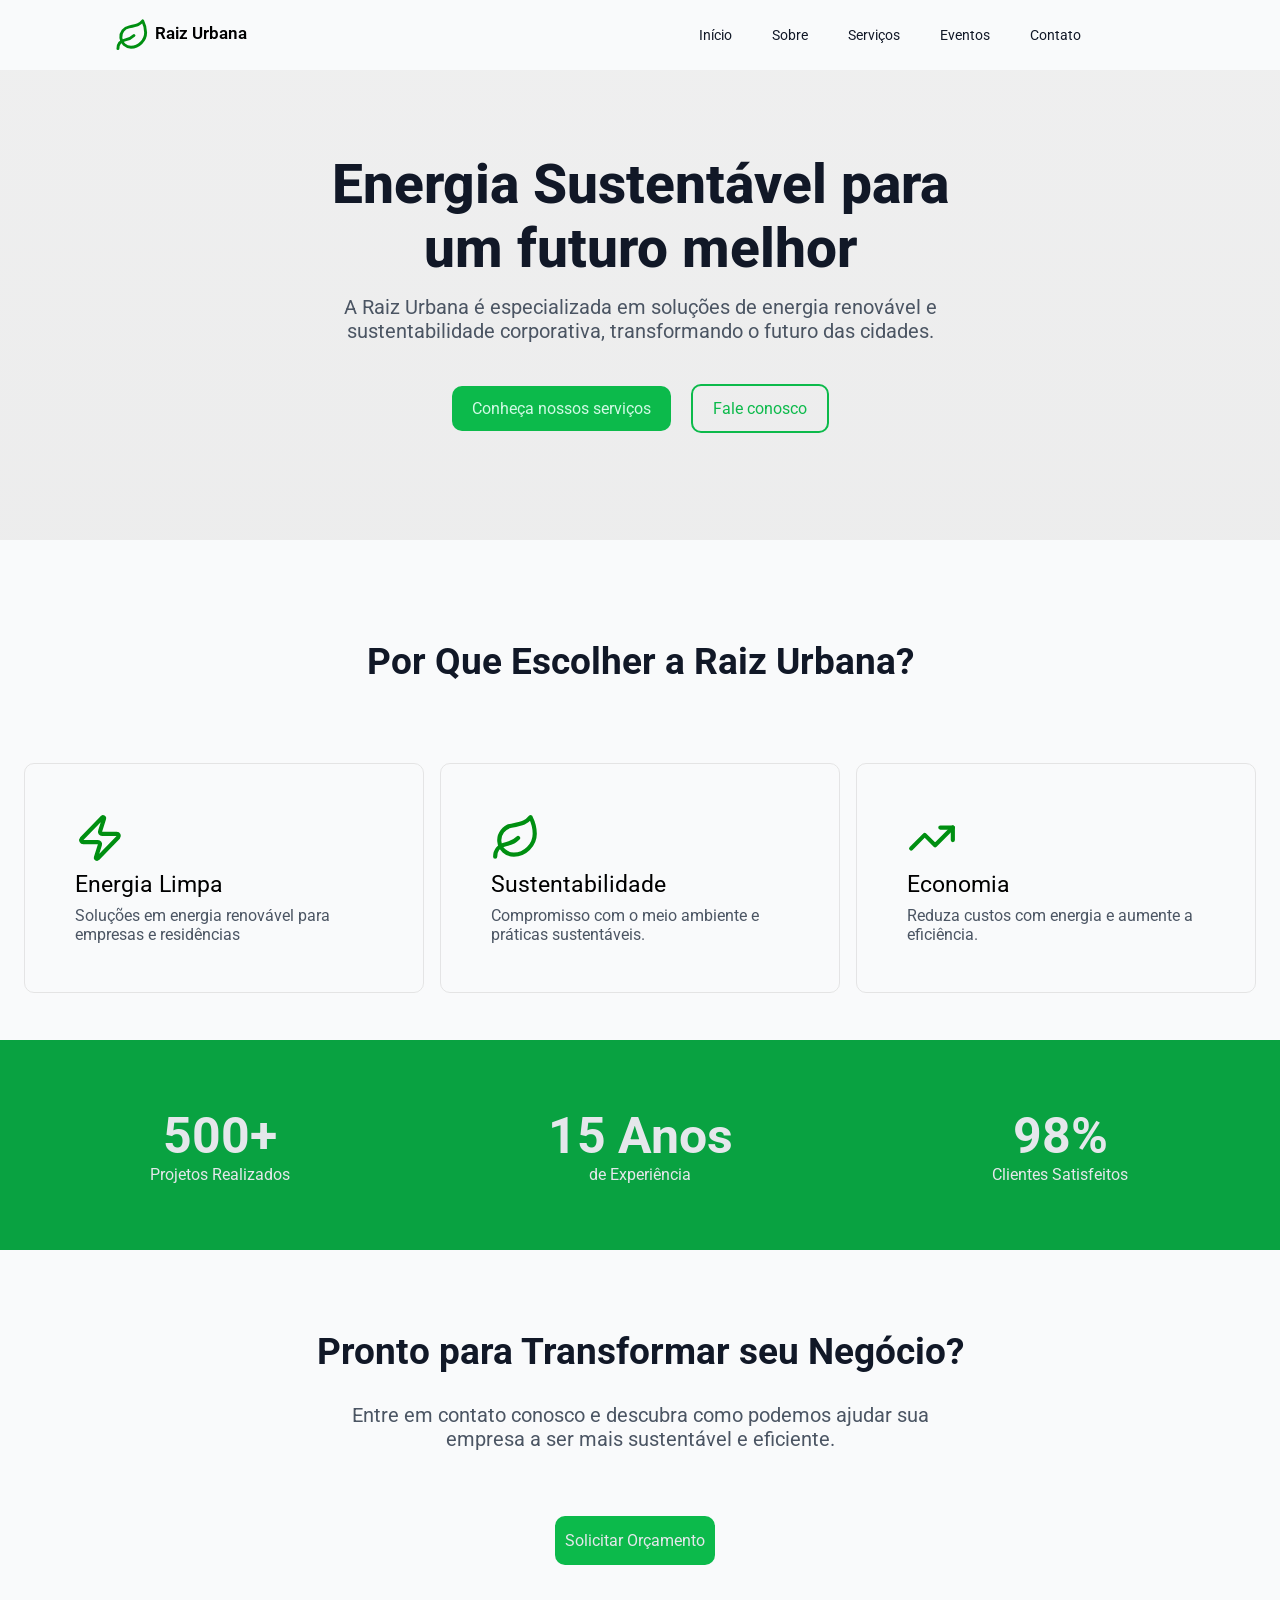
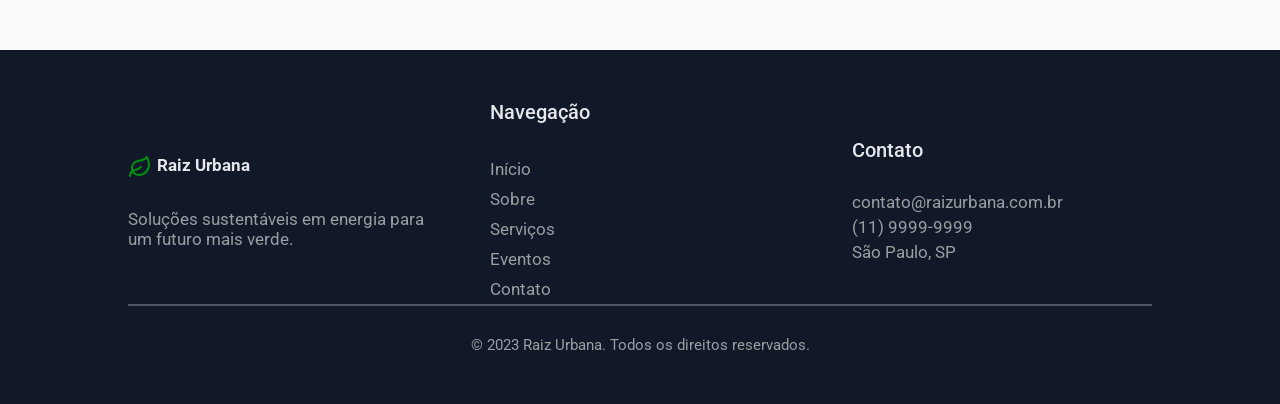
==== index.html @ dfd2ba02 "Add files via upload" ====
<!DOCTYPE html>
<html lang="pt-br">

<head>
    <meta charset="UTF-8">
    <meta name="viewport" content="width=device-width, initial-scale=1.0">
    <link rel="preconnect" href="https://fonts.googleapis.com">
    <link rel="preconnect" href="https://fonts.gstatic.com" crossorigin>
    <link href="https://fonts.googleapis.com/css2?family=Roboto:ital,wght@0,100..900;1,100..900&display=swap"
        rel="stylesheet">
    <link rel="stylesheet" href="estilo.css">
    <link rel="stylesheet" href="interatividade.js">
    <title>Document</title>
</head>

<body>
    <header class="cabecalho">
        <div class="container-menu">
            <div class="logo-menu">
                <!--LOGO-->
                <div class="logo">
                    <a href="" class="logo-link">
                        <svg xmlns="http://www.w3.org/2000/svg" width="35" height="35" viewBox="0 0 24 24" fill="none"
                            stroke="#008f11" stroke-width="2" stroke-linecap="round" stroke-linejoin="round"
                            class="lucide lucide-leaf-icon lucide-leaf">
                            <path
                                d="M11 20A7 7 0 0 1 9.8 6.1C15.5 5 17 4.48 19 2c1 2 2 4.18 2 8 0 5.5-4.78 10-10 10Z" />
                            <path d="M2 21c0-3 1.85-5.36 5.08-6C9.5 14.52 12 13 13 12" />
                        </svg>
                        <p>Raiz Urbana</p>
                    </a>
                </div>
            </div>
            <nav class="nav-bar">
                <input type="checkbox" id="tg-toggle">
                <label for="tg-toggle" class="hamburguer"><svg xmlns="http://www.w3.org/2000/svg" width="24" height="24" viewBox="0 0 24 24" fill="none" stroke="currentColor" stroke-width="2" stroke-linecap="round" stroke-linejoin="round" class="lucide lucide-menu-icon lucide-menu"><path d="M4 5h16"/><path d="M4 12h16"/><path d="M4 19h16"/></svg></label>
                <ul class="menu">
                    <li><a href="#">Início</a></li>
                    <li><a href="#">Sobre</a></li>
                    <li><a href="#">Serviços</a></li>
                    <li><a href="#">Eventos</a></li>
                    <li><a href="#">Contato</a></li>
                </ul>
            </nav>
        </div>
    </header>
    <main class="conteudo-site">
        <section class="sessao-inicio">
            <div class="container container-inicio">
                <h1>Energia Sustentável para
                    <br> um futuro melhor
                </h1>
                <p class="subtitle">A Raiz Urbana é especializada em soluções de energia renovável e sustentabilidade
                    corporativa, transformando o futuro das cidades.</p>

                <div class="faixa-botoes">
                    <a href="#" class="nossos-servicos">Conheça nossos serviços</a>
                    <a href="#" class="fale-conosco-servicos">Fale conosco</a>
                </div>
            </div>
        </section>
        <section class="sessao-sobre">
            <article class="sobre">
                <h2 class="title-sessao">Por Que Escolher a Raiz Urbana?</h2>
            </article>
            <article class="container-cards">
                <div class="cards-sobre">
                    <svg xmlns="http://www.w3.org/2000/svg" width="50" height="50" viewBox="0 0 24 24" fill="none"
                        stroke="#008f11" stroke-width="2" stroke-linecap="round" stroke-linejoin="round"
                        class="lucide lucide-zap-icon lucide-zap">
                        <path
                            d="M4 14a1 1 0 0 1-.78-1.63l9.9-10.2a.5.5 0 0 1 .86.46l-1.92 6.02A1 1 0 0 0 13 10h7a1 1 0 0 1 .78 1.63l-9.9 10.2a.5.5 0 0 1-.86-.46l1.92-6.02A1 1 0 0 0 11 14z" />
                    </svg>
                    <h2 class="title-card">
                        <strong>Energia Limpa</strong>
                    </h2>
                    <p class="texto-card">Soluções em energia renovável para empresas e residências</p>
                </div>

                <div class="cards-sobre">
                    <svg xmlns="http://www.w3.org/2000/svg" width="24" height="24" viewBox="0 0 24 24" fill="none"
                        stroke="#008f11" stroke-width="2" stroke-linecap="round" stroke-linejoin="round"
                        class="lucide lucide-leaf-icon lucide-leaf">
                        <path d="M11 20A7 7 0 0 1 9.8 6.1C15.5 5 17 4.48 19 2c1 2 2 4.18 2 8 0 5.5-4.78 10-10 10Z" />
                        <path d="M2 21c0-3 1.85-5.36 5.08-6C9.5 14.52 12 13 13 12" />
                    </svg>
                    <h2 class="title-card">
                        <strong>Sustentabilidade</strong>
                    </h2>
                    <p class="texto-card">Compromisso com o meio ambiente e práticas sustentáveis.</p>
                </div>

                <div class="cards-sobre">
                    <svg xmlns="http://www.w3.org/2000/svg" width="24" height="24" viewBox="0 0 24 24" fill="none"
                        stroke="#008f11" stroke-width="2" stroke-linecap="round" stroke-linejoin="round"
                        class="lucide lucide-trending-up-icon lucide-trending-up">
                        <path d="M16 7h6v6" />
                        <path d="m22 7-8.5 8.5-5-5L2 17" />
                    </svg>
                    <h2 class="title-card">
                        <strong>Economia</strong>
                    </h2>
                    <p class="texto-card">Reduza custos com energia e aumente a eficiência.</p>
                </div>
            </article>
        </section>
        <section class="faixa-informacoes">
            <div class="projetos">
                <p class="numero-projetos">
                    <strong>500+</strong>
                </p>
                <p class="text-info">
                    Projetos Realizados
                </p>
            </div>

            <div class="experiencia">
                <p class="anos-experiencia">
                    <strong>15 Anos</strong>
                </p>
                <p class="text-info">
                    de Experiência
                </p>
            </div>

            <div class="clientes">
                <p class="porcentagem-clientes">
                    <strong>98%</strong>
                </p>
                <p class="text-info">
                    Clientes Satisfeitos
                </p>
            </div>
        </section>
        <section class="sessao-transformar-negocio">
            <div class="container">
                <h2 class="title-sessao"><strong>Pronto para Transformar seu Negócio?</strong></h2>
                <p class="subtitle-sessao">Entre em contato conosco e descubra como podemos ajudar sua empresa a ser
                    mais sustentável e eficiente.</p>

                <a href="#" class="fale-conosco">Solicitar Orçamento</a>
            </div>
        </section>
    </main>

    <footer class="footer-site">
        <div class="container-footer">
            <div class="column-footer">
                <div class="logo-footer d-flex">
                    <a href="/">
                        <svg xmlns="http://www.w3.org/2000/svg" width="24" height="24" viewBox="0 0 24 24" fill="none"
                            stroke="#008f11" stroke-width="2" stroke-linecap="round" stroke-linejoin="round"
                            class="lucide lucide-leaf-icon lucide-leaf">
                            <path d="M11 20A7 7 0 0 1 9.8 6.1C15.5 5 17 4.48 19 2c1 2 2 4.18 2 8 0 5.5-4.78 10-10 10Z" />
                            <path d="M2 21c0-3 1.85-5.36 5.08-6C9.5 14.52 12 13 13 12" />
                        </svg>
                        <p><strong>Raiz Urbana</strong></p>
                    </a>
                </div>
                <p class="subtitle-logo">
                    Soluções sustentáveis em energia para um futuro mais verde.
                </p>
            </div>
            <div class="column-footer">
                <div class="navegacao">
                    <h3>Navegação</h3>
                    <ul class="paginas-links">
                        <li><a href="#">Início</a></li>
                        <li><a href="#">Sobre</a></li>
                        <li><a href="#">Serviços</a></li>
                        <li><a href="#">Eventos</a></li>
                        <li><a href="#">Contato</a></li>
                    </ul>
                </div>
            </div>
            <div class="column-footer contato">
                <h3>Contato</h3>
                <p>contato@raizurbana.com.br</p>
                <p>(11) 9999-9999</p>
                <p>São Paulo, SP</p>
            </div>
        </div>
        <p class="footer-copyright">© 2023 Raiz Urbana. Todos os direitos reservados.</p>
    </footer>

    <!--<script>
        var nome = window.prompt('Qual o seu nome?');
        window.alert('Olá ' + nome + ' seja bem vindo');
    </script>-->
</body>

</html>
---- estilo.css ----
:root {
    --color-font-primary: #0cba4b;
    --color-font-secondary: rgb(13, 155, 89);
    --color-hover: #09a241;
    --background-suave: #d1fae5;
    --color-font-preta: #0c0d12;
    --color-font-cinza: #4b5563;
    --color-font-cinza-fraco: #dfdfdfcf;
    --color-font-footer: #9a9ea2;

    /* Fontes */

    --color-textos-principais: #111827;
    --color-textos-secundarios: #1f2937;
    --color-bordas: #e5e7eb;
    --backgrounds-claros: #f9fafb;

    /* Tamanho da fonte */

    --tamanho-title-sessao: 3.7rem;
    --tamamho-subtitulos: 2rem;
    --tamanho-textos: 1.6rem;
}

/* Estilos globais */

* {
    padding: 0;
    margin: 0;
    box-sizing: border-box;
}

a {
    text-decoration: none;
    color: inherit;
}

.container {
    width: 100%;
    height: 100%;
    margin: 0 auto 0;
    padding: 0;
    box-sizing: border-box;
}

html,
body {
    height: 100vh;
    margin: auto;
    width: 100%;
}

html {
    margin: auto;
    scroll-behavior: smooth;
    min-width: 100%;
    font-size: 62.5%;
    display: flex;
    justify-content: center;
    align-items: center;
}

body {
    font-family: 'Roboto', sans-serif;
    margin: 0;
    padding: 0;
    background-color: var(--backgrounds-claros);
    max-width: 1750px;
}

.cabecalho {
    background-color: var(--backgrounds-claros);
    width: 100%;
    height: 5em;
    margin: 0;
    text-align: center;
    font-size: 1.4rem;
    position: fixed;
    z-index: 99999;
}

.cabecalho .container-menu {
    margin: auto;
    min-width: 100%;
    height: 100%;
    display: flex;
    align-items: center;
}

.logo-menu {
    width: 30%;
    height: 100%;
    display: flex;
    justify-content: center;
    align-items: center;
}

.logo {
    padding-left: 25px;
    width: 100%;
    height: 100%;
    display: flex;

    align-items: center;
    justify-content: start;
}

.logo-link {
    display: flex;
    width: 50%;
    margin: auto;
}

.logo-link p {
    padding: .5rem;
    font-size: 17px;
    height: 35px;
    font-weight: 600;
}

.nav-bar {
    width: 70%;
    height: 100%;
}

.menu {
    width: 80%;
    height: 100%;
    list-style-type: none;

    display: flex;
    justify-content: end;
    align-items: center;
}

.menu a {
    padding: 1rem 2rem;
    font-size: 14px;
    color: var(--color-textos-principais);
}

.menu a:hover {
    color: var(--color-hover);
}

.hamburguer,
#tg-toggle {
    display: none;
    cursor: pointer;
}


.conteudo-site {
    min-width: 100%;
    display: flex;
    flex-direction: column;
    justify-content: center;
    align-items: center;
}

.sessao-inicio {
    max-width: 100%;
    width: 100%;
    height: 47rem;
    margin: 7rem auto 0;
    background-image: linear-gradient(to top, #e9e9e9c8, #ecececcc), url('https://images.unsplash.com/photo-1756511332583-99fc0d4bf7cf?crop=entropy&cs=tinysrgb&fit=max&fm=jpg&ixid=M3w3Nzg4Nzd8MHwxfHNlYXJjaHw1fHxzb2xhciUyMHBhbmVscyUyMHN1c3RhaW5hYmxlJTIwZW5lcmd5JTIwZ3JlZW4lMjB0ZWNobm9sb2d5fGVufDF8fHx8MTc3NjcwMzMyN3ww&ixlib=rb-4.1.0&q=80&w=1080');
    background-size: cover;
    background-repeat: no-repeat;
    text-align: center;
}

.container-inicio {
    width: 100%;
    height: 100%;
    display: flex;
    flex-wrap: wrap;
    flex-direction: column;
    align-items: center;
    justify-content: center;
    gap: 1.5rem;
}

h1 {
    color: var(--color-textos-principais);
    font-size: 5.5rem;
    font-weight: 800;
}

p.subtitle {
    width: 50%;
    font-size: var(--tamamho-subtitulos);
    color: var(--color-font-cinza);
}

.faixa-botoes {
    width: 100%;
    height: 10rem;
    display: flex;
    gap: 2rem;
    justify-content: center;
    align-items: center;
}

.nossos-servicos {
    padding: 1.3rem 2rem;
    font-size: 1.6rem;
    background-color: var(--color-font-primary);
    border-radius: 1rem;
    color: var(--background-suave);
}

.nossos-servicos:hover {
    background-color: var(--color-hover);
}

.fale-conosco-servicos {
    padding: 1.3rem 2rem;
    border: 2px solid var(--color-font-primary);
    color: var(--color-font-primary);
    border-radius: 1rem;
    font-size: 1.6rem;
}

.fale-conosco:hover {
    background-color: var(--color-bordas);
}

.sessao-sobre {
    width: 100%;
    height: 50rem;
    text-align: center;
    display: flex;
    flex-direction: column;
    align-items: center;
}

article.sobre {
    width: 100%;
    height: fit-content;
    margin-top: 10rem;
    margin-bottom: 5rem;
}

.title-sessao {
    font-size: var(--tamanho-title-sessao);
    color: var(--color-textos-principais);
}

.container-cards {
    width: 100%;
    padding: 3rem 0 3rem;
    height: auto;
    min-height: 15rem;
    display: flex;
    flex-wrap: wrap;
    justify-content: center;
    align-items: center;
    gap: 1.6rem;
}

div.cards-sobre {
    width: 40rem;
    height: 23rem;
    border-radius: 1rem;
    display: flex;
    gap: .8rem;
    flex-direction: column;
    justify-content: center;
    text-align: left;
    border: 1px solid var(--color-font-cinza-fraco);
    transition: all 0.5s ease-in-out;
    padding: 0 5rem 0;
}

div.cards-sobre:hover {
    border: 1px solid var(--color-font-primary);
}

.cards-sobre svg {
    width: 5rem;
    height: 5rem;
}

h2.title-card strong {
    font-size: 2.3rem;
    font-weight: 400;
}

p.texto-card {
    font-size: var(--tamanho-textos);
    color: var(--color-font-cinza);
}

.faixa-informacoes {
    width: 100%;
    height: 21rem;
    background-color: var(--color-hover);
    color: var(--color-bordas);
    display: flex;
    align-items: center;
    justify-content: center;
    flex-wrap: wrap;
    gap: 22rem;
}

.projetos,
.experiencia,
.clientes {
    width: 20rem;
    color: var(--color-bordas);
    text-align: center;
}

.numero-projetos,
.anos-experiencia,
.porcentagem-clientes {
    font-size: 5rem;
}

.text-info {
    width: 100%;
    font-size: 1.6rem;
}

.sessao-transformar-negocio {
    width: 100%;
    height: 40rem;
    padding: 3rem 0 3rem;
    min-height: 100%;
    text-align: center;
}

.sessao-transformar-negocio>.container .title-sessao {
    margin-top: 5rem;
}

.subtitle-sessao,
.sessao-transformar-negocio a {
    width: 50%;
    margin: 3rem auto 0;
}

.subtitle-sessao {
    color: var(--color-font-cinza);
    margin-bottom: 8rem;
    font-size: var(--tamamho-subtitulos);
}

.sessao-transformar-negocio a.fale-conosco {
    margin-left: -1rem;
    margin-top: 3rem;
    border-radius: 1rem;
    color: var(--color-bordas);
    background-color: var(--color-font-primary);
    padding: 1.5rem 1rem;
    font-size: var(--tamanho-textos);
    text-align: center;
}

a.fale-conosco:hover {
    background-color: var(--color-hover);
}

.footer-site {
    width: 100%;
    height: auto;
    padding: 0 0 5rem;
    margin: auto;
    background-color: var(--color-textos-principais);
    color: var(--color-font-footer);
    text-align: center;
}

.container-footer {
    max-width: 100%;
    width: 80%;
    margin: 0 auto 3rem;
    height: 80%;
    border-bottom: 2px solid var(--color-font-cinza);
    display: flex;
    justify-content: space-between;
    align-items: center;
    flex-wrap: wrap;
}

.column-footer {
    width: 30rem;
    height: 100%;
    justify-items: start;
    text-align: left;
    padding: 5rem 0 0;
    display: flex;
    flex-direction: column;
}

.logo-footer a {
    display: flex;
    gap: .5rem;
    width: 100%;
    height: auto;
    margin-bottom: 3rem;
    font-size: 1.7rem;
    color: var(--color-bordas);
}

.subtitle-logo {
    font-size: 1.7rem;
}

.navegacao {
    width: 100%;
    height: 100%;
}

.navegacao h3,
.contato h3 {
    font-weight: 500;
    font-size: var(--tamamho-subtitulos);
    color: var(--color-bordas);
    margin: 0 0 3rem;
}

.paginas-links {
    list-style-type: none;
    display: flex;
    flex-flow: column wrap;
}

.paginas-links li a {
    display: block;
    font-size: 1.7rem;
    padding: .5rem 0;
}

.paginas-links li a:hover {
    background-color: #1f2937;
    color: var(--color-bordas);
}

.contato p {
    font-size: 1.7rem;
    margin-bottom: .5rem;
}

.footer-copyright {
    margin: auto;
    font-size: 1.5rem;
    text-align: center;
}


/* MEDIA QUERIES */

@media(max-width:768px) {

    /* .nav-bar {
        /* flex-direction: row-reverse; 
    }*/

    .menu {
        display: none;
    }

    .hamburguer {
        margin: 2.5rem 0 0 auto;
        width: 50px;
        height: 50px;
        display: block;
        cursor: pointer;
    }

    #tg-toggle:checked~.menu {
        width: 100%;
        height: auto;
        padding: 1rem 0 1rem;
        flex-direction: column;
        display: flex;
        gap: 10px;
        position: absolute;
        top: 100.1%;
        right: 0%;
        background-color: var(--backgrounds-claros);
        box-shadow: 2px 0px 10px -10px #000;
    }

    .menu li {
        width: 100%;
    }

    .menu a {
        padding: 1rem 0;
        display: block;
        width: 100%;
    }

    .menu a:hover {
        background-color: var(--color-bordas);
        color: var(--color-font-primary);
    }

    .sessao-inicio {
        text-align: left;
        height: auto;
    }

    .container-inicio {
        width: 100%;
        margin: auto;
        height: auto;
        padding: 5rem .8rem 5rem 1rem;
    }

    h1,
    .subtitle,
    .faixa-botoes {
        text-align: left;
        min-width: 100%;
        flex-direction: column;
        justify-content: start;
        align-items: start;
    }

    .sessao-sobre {
        height: auto;
        padding: 5rem 0;
    }

}

@media (max-width: 991px) {
    .sessao-sobre {
        height: auto;
    }

    .container-cards {
        flex-direction: column;
        width: 100%;
        height: auto;
        padding: 3rem 0 3rem;
        gap: 10px;
    }

    div.cards-sobre {
        width: 90%;
        max-width: 90%;
        margin: auto;
        text-align: center;
    }

    div.cards-sobre svg {
        margin: 0 auto 0;
    }

    .faixa-informacoes {
        flex-wrap: wrap;
        height: auto;
        padding: 3rem 0 3rem;
        gap: 0;
    }

    .sessao-transformar-negocio {
        height: auto;
    }

    .subtitle-sessao {
        width: 100%;
        text-align: center;
    }

    .footer-site {
        height: auto;
        text-align: left;
    }

    .container-footer {
        width: 90%;
        text-align: left;
        display: flex;
        flex-direction: column;
        align-items: start;
    }

    .column-footer {
        text-align: left;
        padding: 0;
    }

    .footer-copyright {
        margin:3rem auto 3rem;
        font-size: 1.5rem;
        text-align: center;
    }
}
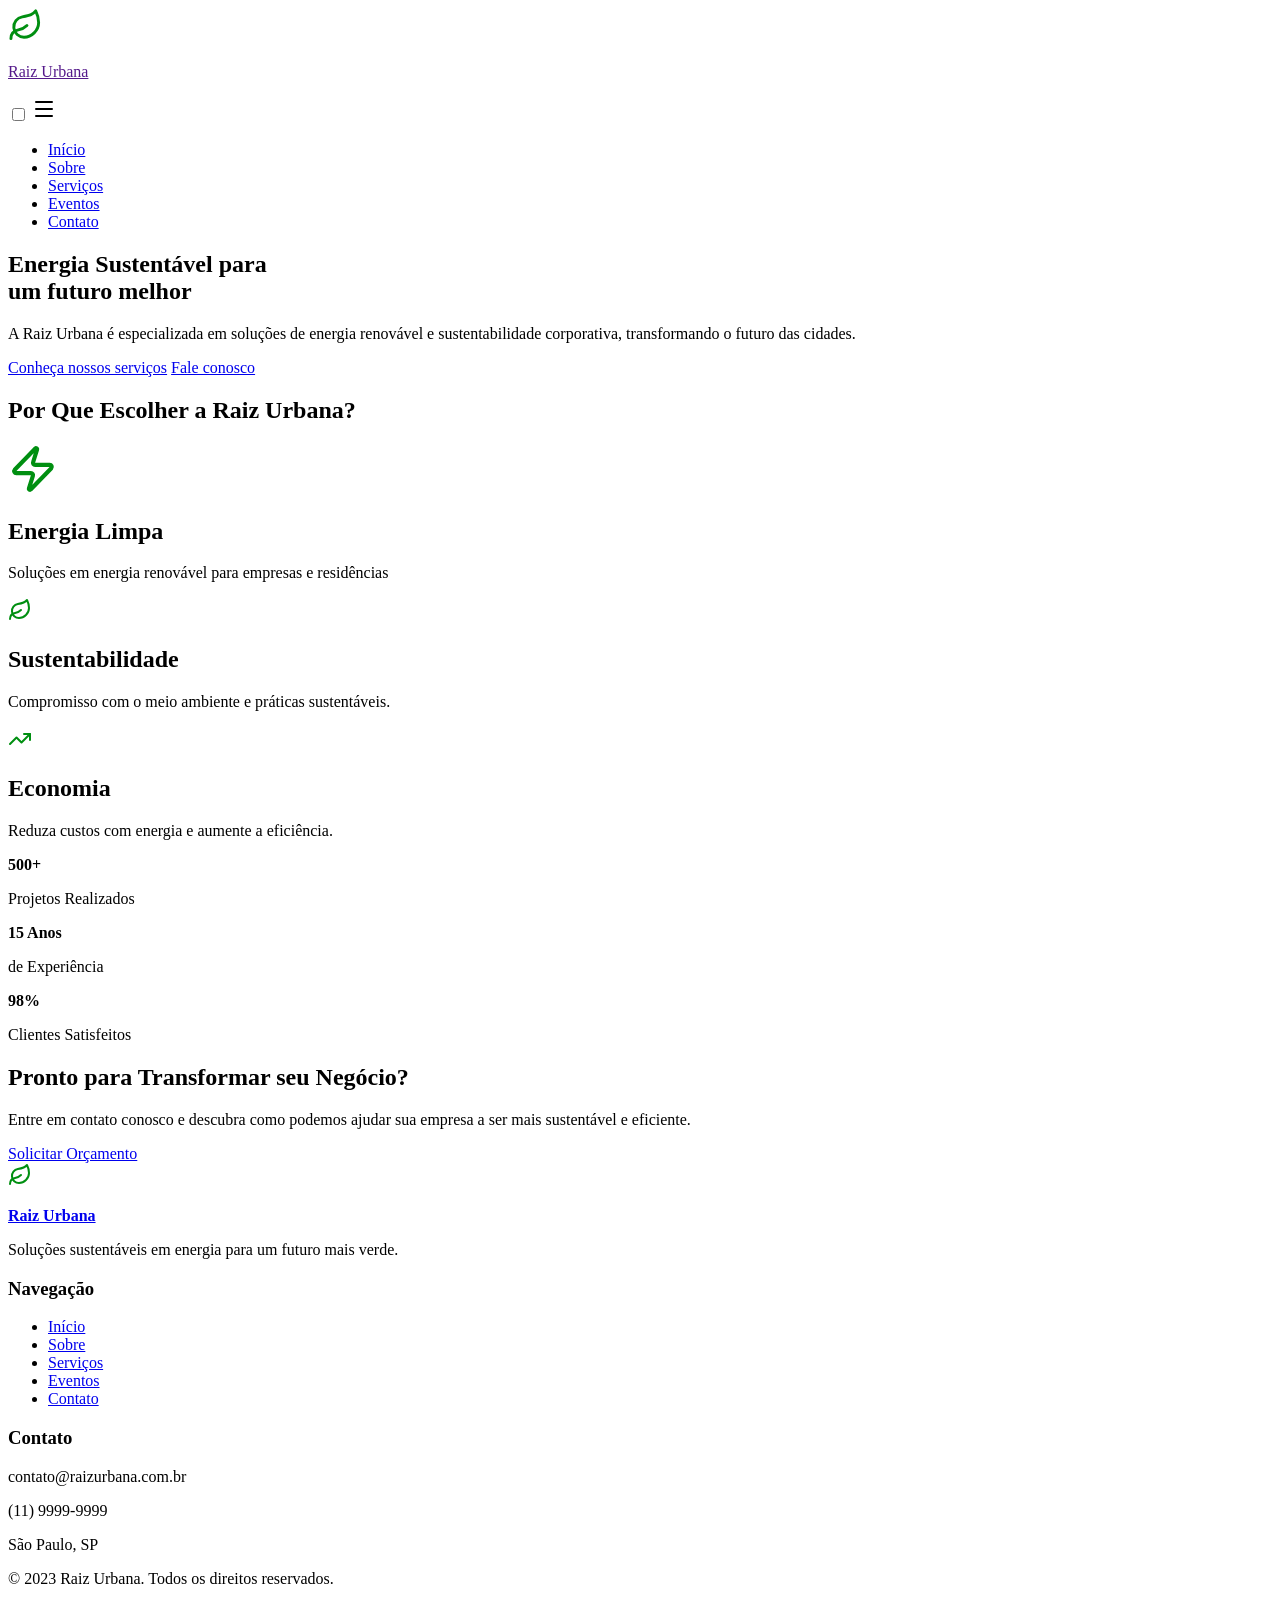
==== commit 97cd3160: "Add files via upload" ====
--- a/index.html
+++ b/index.html
@@ -8,8 +8,7 @@
     <link rel="preconnect" href="https://fonts.gstatic.com" crossorigin>
     <link href="https://fonts.googleapis.com/css2?family=Roboto:ital,wght@0,100..900;1,100..900&display=swap"
         rel="stylesheet">
-    <link rel="stylesheet" href="estilo.css">
-    <link rel="stylesheet" href="interatividade.js">
+    <link rel="stylesheet" href="css/estilo.css">
     <title>Document</title>
 </head>
 
@@ -33,13 +32,19 @@
             </div>
             <nav class="nav-bar">
                 <input type="checkbox" id="tg-toggle">
-                <label for="tg-toggle" class="hamburguer"><svg xmlns="http://www.w3.org/2000/svg" width="24" height="24" viewBox="0 0 24 24" fill="none" stroke="currentColor" stroke-width="2" stroke-linecap="round" stroke-linejoin="round" class="lucide lucide-menu-icon lucide-menu"><path d="M4 5h16"/><path d="M4 12h16"/><path d="M4 19h16"/></svg></label>
+                <label for="tg-toggle" class="hamburguer"><svg xmlns="http://www.w3.org/2000/svg" width="24" height="24"
+                        viewBox="0 0 24 24" fill="none" stroke="currentColor" stroke-width="2" stroke-linecap="round"
+                        stroke-linejoin="round" class="lucide lucide-menu-icon lucide-menu">
+                        <path d="M4 5h16" />
+                        <path d="M4 12h16" />
+                        <path d="M4 19h16" />
+                    </svg></label>
                 <ul class="menu">
                     <li><a href="#">Início</a></li>
-                    <li><a href="#">Sobre</a></li>
-                    <li><a href="#">Serviços</a></li>
-                    <li><a href="#">Eventos</a></li>
-                    <li><a href="#">Contato</a></li>
+                    <li><a href="sobre.html">Sobre</a></li>
+                    <li><a href="servicos.html">Serviços</a></li>
+                    <li><a href="eventos.html">Eventos</a></li>
+                    <li><a href="contato.html">Contato</a></li>
                 </ul>
             </nav>
         </div>
@@ -151,7 +156,8 @@
                         <svg xmlns="http://www.w3.org/2000/svg" width="24" height="24" viewBox="0 0 24 24" fill="none"
                             stroke="#008f11" stroke-width="2" stroke-linecap="round" stroke-linejoin="round"
                             class="lucide lucide-leaf-icon lucide-leaf">
-                            <path d="M11 20A7 7 0 0 1 9.8 6.1C15.5 5 17 4.48 19 2c1 2 2 4.18 2 8 0 5.5-4.78 10-10 10Z" />
+                            <path
+                                d="M11 20A7 7 0 0 1 9.8 6.1C15.5 5 17 4.48 19 2c1 2 2 4.18 2 8 0 5.5-4.78 10-10 10Z" />
                             <path d="M2 21c0-3 1.85-5.36 5.08-6C9.5 14.52 12 13 13 12" />
                         </svg>
                         <p><strong>Raiz Urbana</strong></p>
@@ -173,11 +179,13 @@
                     </ul>
                 </div>
             </div>
-            <div class="column-footer contato">
-                <h3>Contato</h3>
-                <p>contato@raizurbana.com.br</p>
-                <p>(11) 9999-9999</p>
-                <p>São Paulo, SP</p>
+            <div class="column-footer">
+                <div class="contato">
+                    <h3>Contato</h3>
+                    <p>contato@raizurbana.com.br</p>
+                    <p>(11) 9999-9999</p>
+                    <p>São Paulo, SP</p>
+                </div>
             </div>
         </div>
         <p class="footer-copyright">© 2023 Raiz Urbana. Todos os direitos reservados.</p>
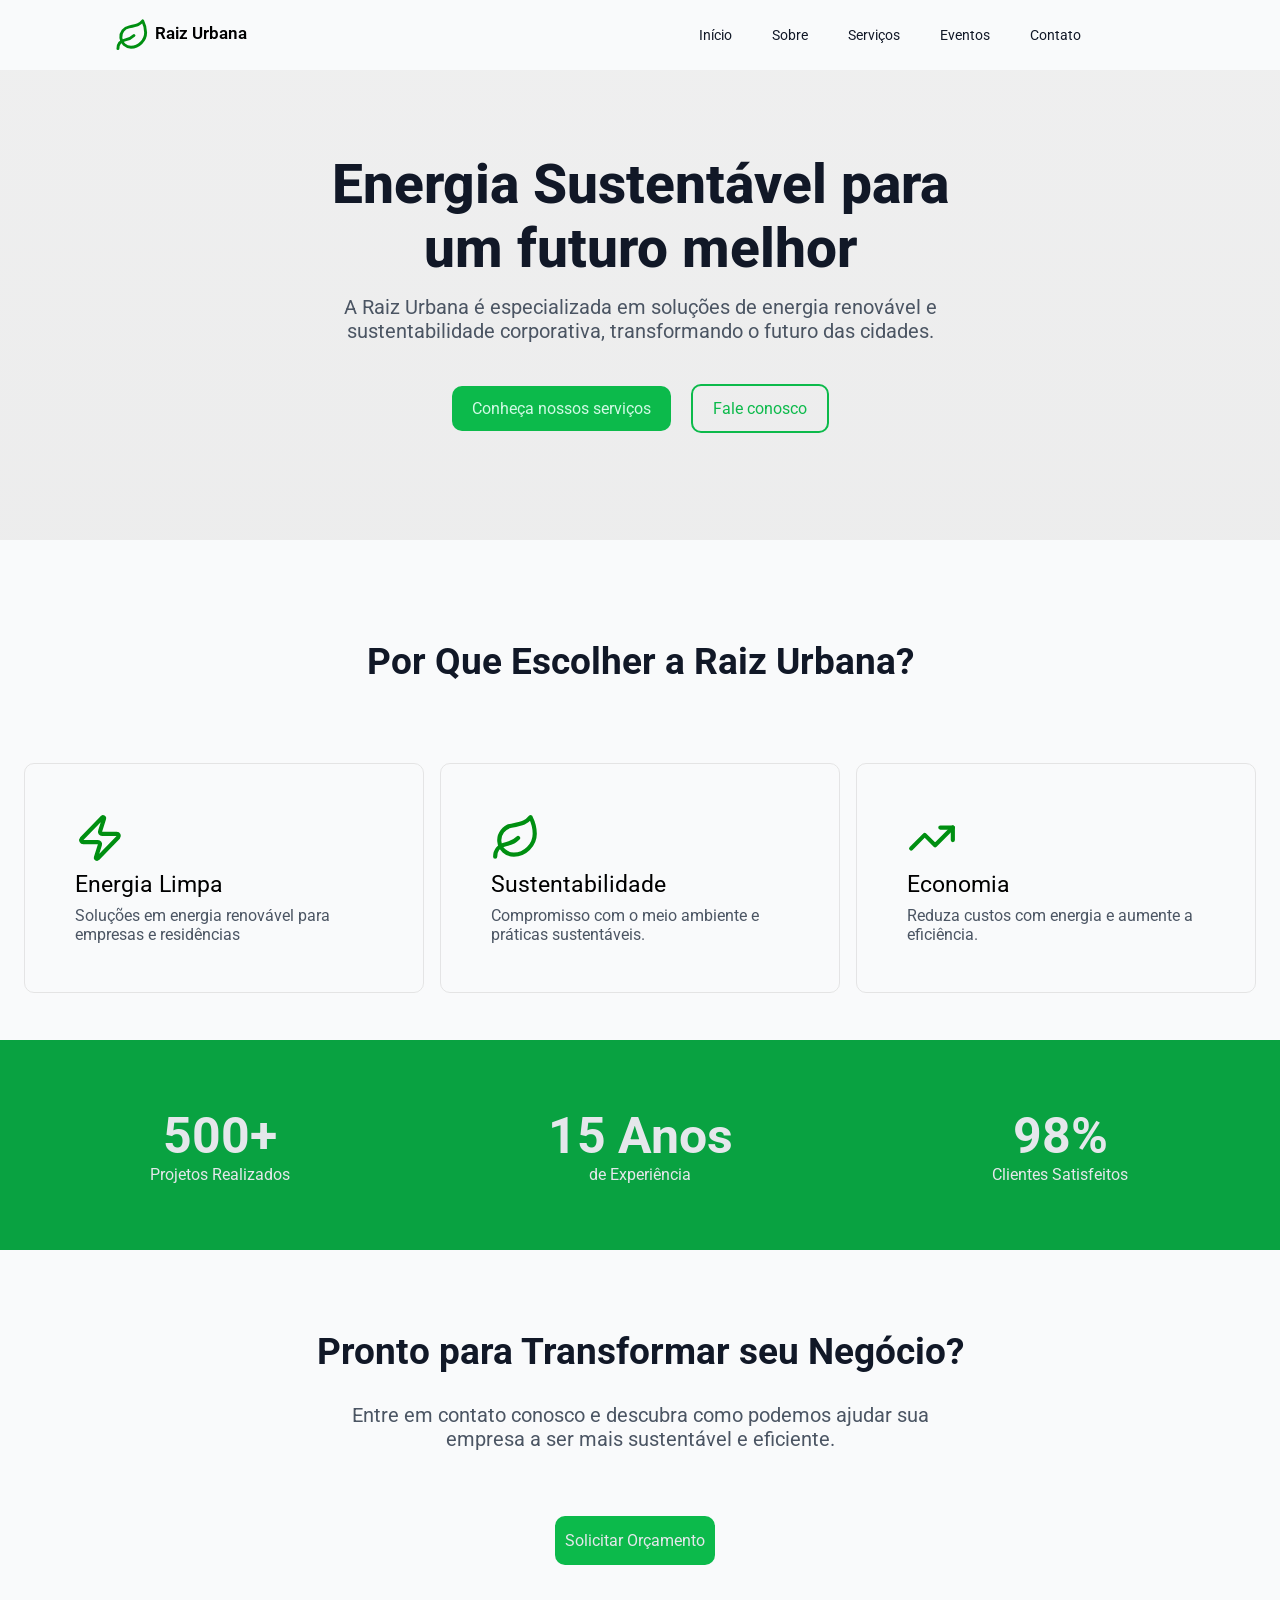
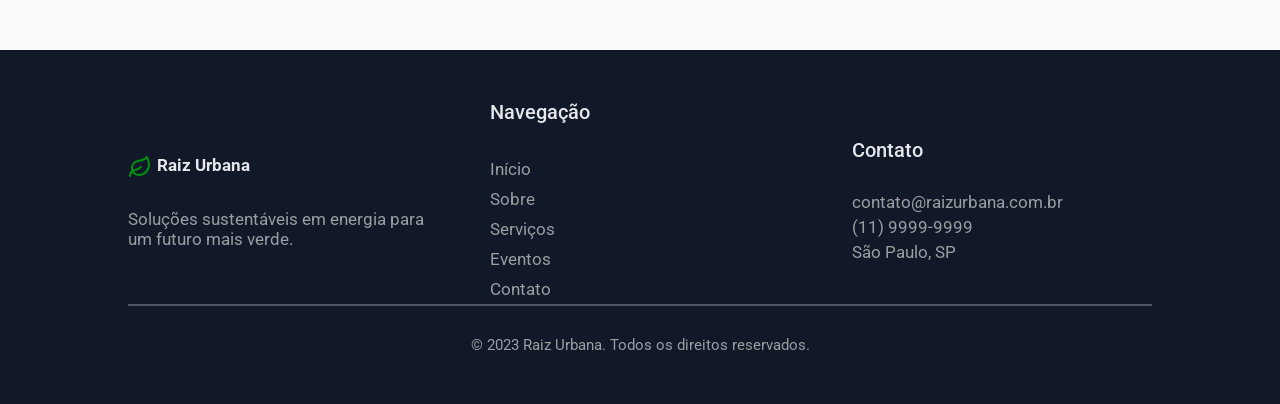
==== commit 08e6122d: "Add files via upload" ====
--- a/index.html
+++ b/index.html
@@ -8,7 +8,7 @@
     <link rel="preconnect" href="https://fonts.gstatic.com" crossorigin>
     <link href="https://fonts.googleapis.com/css2?family=Roboto:ital,wght@0,100..900;1,100..900&display=swap"
         rel="stylesheet">
-    <link rel="stylesheet" href="css/estilo.css">
+    <link rel="stylesheet" href="estilo.css">
     <title>Document</title>
 </head>
 
--- a/estilo.css
+++ b/estilo.css
@@ -0,0 +1,593 @@
+:root {
+    --color-font-primary: #0cba4b;
+    --color-font-secondary: rgb(13, 155, 89);
+    --color-hover: #09a241;
+    --background-suave: #d1fae5;
+    --color-font-preta: #0c0d12;
+    --color-font-cinza: #4b5563;
+    --color-font-cinza-fraco: #dfdfdfcf;
+    --color-font-footer: #9a9ea2;
+
+    /* Fontes */
+
+    --color-textos-principais: #111827;
+    --color-textos-secundarios: #1f2937;
+    --color-bordas: #e5e7eb;
+    --backgrounds-claros: #f9fafb;
+
+    /* Tamanho da fonte */
+
+    --tamanho-title-sessao: 3.7rem;
+    --tamamho-subtitulos: 2rem;
+    --tamanho-textos: 1.6rem;
+}
+
+/* Estilos globais */
+
+* {
+    padding: 0;
+    margin: 0;
+    box-sizing: border-box;
+}
+
+a {
+    text-decoration: none;
+    color: inherit;
+}
+
+.container {
+    width: 100%;
+    height: 100%;
+    margin: 0 auto 0;
+    padding: 0;
+    box-sizing: border-box;
+}
+
+html,
+body {
+    height: 100vh;
+    margin: auto;
+    width: 100%;
+}
+
+html {
+    margin: auto;
+    scroll-behavior: smooth;
+    min-width: 100%;
+    font-size: 62.5%;
+    display: flex;
+    justify-content: center;
+    align-items: center;
+}
+
+body {
+    font-family: 'Roboto', sans-serif;
+    margin: 0;
+    padding: 0;
+    background-color: var(--backgrounds-claros);
+    max-width: 1750px;
+}
+
+.cabecalho {
+    background-color: var(--backgrounds-claros);
+    width: 100%;
+    height: 5em;
+    margin: 0;
+    text-align: center;
+    font-size: 1.4rem;
+    position: fixed;
+    z-index: 99999;
+}
+
+.cabecalho .container-menu {
+    margin: auto;
+    min-width: 100%;
+    height: 100%;
+    display: flex;
+    align-items: center;
+}
+
+.logo-menu {
+    width: 30%;
+    height: 100%;
+    display: flex;
+    justify-content: center;
+    align-items: center;
+}
+
+.logo {
+    padding-left: 25px;
+    width: 100%;
+    height: 100%;
+    display: flex;
+
+    align-items: center;
+    justify-content: start;
+}
+
+.logo-link {
+    display: flex;
+    width: 50%;
+    margin: auto;
+}
+
+.logo-link p {
+    padding: .5rem;
+    font-size: 17px;
+    height: 35px;
+    font-weight: 600;
+}
+
+.nav-bar {
+    width: 70%;
+    height: 100%;
+}
+
+.menu {
+    width: 80%;
+    height: 100%;
+    list-style-type: none;
+
+    display: flex;
+    justify-content: end;
+    align-items: center;
+}
+
+.menu a {
+    padding: 1rem 2rem;
+    font-size: 14px;
+    color: var(--color-textos-principais);
+}
+
+.menu a:hover {
+    color: var(--color-hover);
+}
+
+.hamburguer,
+#tg-toggle {
+    display: none;
+    cursor: pointer;
+}
+
+
+.conteudo-site {
+    min-width: 100%;
+    display: flex;
+    flex-direction: column;
+    justify-content: center;
+    align-items: center;
+}
+
+.sessao-inicio {
+    max-width: 100%;
+    width: 100%;
+    height: 47rem;
+    margin: 7rem auto 0;
+    background-image: linear-gradient(to top, #e9e9e9c8, #ecececcc), url('https://images.unsplash.com/photo-1756511332583-99fc0d4bf7cf?crop=entropy&cs=tinysrgb&fit=max&fm=jpg&ixid=M3w3Nzg4Nzd8MHwxfHNlYXJjaHw1fHxzb2xhciUyMHBhbmVscyUyMHN1c3RhaW5hYmxlJTIwZW5lcmd5JTIwZ3JlZW4lMjB0ZWNobm9sb2d5fGVufDF8fHx8MTc3NjcwMzMyN3ww&ixlib=rb-4.1.0&q=80&w=1080');
+    background-size: cover;
+    background-repeat: no-repeat;
+    text-align: center;
+}
+
+.container-inicio {
+    width: 100%;
+    height: 100%;
+    display: flex;
+    flex-wrap: wrap;
+    flex-direction: column;
+    align-items: center;
+    justify-content: center;
+    gap: 1.5rem;
+}
+
+h1 {
+    color: var(--color-textos-principais);
+    font-size: 5.5rem;
+    font-weight: 800;
+}
+
+p.subtitle {
+    width: 50%;
+    font-size: var(--tamamho-subtitulos);
+    color: var(--color-font-cinza);
+}
+
+.faixa-botoes {
+    width: 100%;
+    height: 10rem;
+    display: flex;
+    gap: 2rem;
+    justify-content: center;
+    align-items: center;
+}
+
+.nossos-servicos {
+    padding: 1.3rem 2rem;
+    font-size: 1.6rem;
+    background-color: var(--color-font-primary);
+    border-radius: 1rem;
+    color: var(--background-suave);
+}
+
+.nossos-servicos:hover {
+    background-color: var(--color-hover);
+}
+
+.fale-conosco-servicos {
+    padding: 1.3rem 2rem;
+    border: 2px solid var(--color-font-primary);
+    color: var(--color-font-primary);
+    border-radius: 1rem;
+    font-size: 1.6rem;
+}
+
+.fale-conosco:hover {
+    background-color: var(--color-bordas);
+}
+
+.sessao-sobre {
+    width: 100%;
+    height: 50rem;
+    text-align: center;
+    display: flex;
+    flex-direction: column;
+    align-items: center;
+}
+
+article.sobre {
+    width: 100%;
+    height: fit-content;
+    margin-top: 10rem;
+    margin-bottom: 5rem;
+}
+
+.title-sessao {
+    font-size: var(--tamanho-title-sessao);
+    color: var(--color-textos-principais);
+}
+
+.container-cards {
+    width: 100%;
+    padding: 3rem 0 3rem;
+    height: auto;
+    min-height: 15rem;
+    display: flex;
+    flex-wrap: wrap;
+    justify-content: center;
+    align-items: center;
+    gap: 1.6rem;
+}
+
+div.cards-sobre {
+    width: 40rem;
+    height: 23rem;
+    border-radius: 1rem;
+    display: flex;
+    gap: .8rem;
+    flex-direction: column;
+    justify-content: center;
+    text-align: left;
+    border: 1px solid var(--color-font-cinza-fraco);
+    transition: all 0.5s ease-in-out;
+    padding: 0 5rem 0;
+}
+
+div.cards-sobre:hover {
+    border: 1px solid var(--color-font-primary);
+}
+
+.cards-sobre svg {
+    width: 5rem;
+    height: 5rem;
+}
+
+h2.title-card strong {
+    font-size: 2.3rem;
+    font-weight: 400;
+}
+
+p.texto-card {
+    font-size: var(--tamanho-textos);
+    color: var(--color-font-cinza);
+}
+
+.faixa-informacoes {
+    width: 100%;
+    height: 21rem;
+    background-color: var(--color-hover);
+    color: var(--color-bordas);
+    display: flex;
+    align-items: center;
+    justify-content: center;
+    flex-wrap: wrap;
+    gap: 22rem;
+}
+
+.projetos,
+.experiencia,
+.clientes {
+    width: 20rem;
+    color: var(--color-bordas);
+    text-align: center;
+}
+
+.numero-projetos,
+.anos-experiencia,
+.porcentagem-clientes {
+    font-size: 5rem;
+}
+
+.text-info {
+    width: 100%;
+    font-size: 1.6rem;
+}
+
+.sessao-transformar-negocio {
+    width: 100%;
+    height: 40rem;
+    padding: 3rem 0 3rem;
+    min-height: 100%;
+    text-align: center;
+}
+
+.sessao-transformar-negocio>.container .title-sessao {
+    margin-top: 5rem;
+}
+
+.subtitle-sessao,
+.sessao-transformar-negocio a {
+    width: 50%;
+    margin: 3rem auto 0;
+}
+
+.subtitle-sessao {
+    color: var(--color-font-cinza);
+    margin-bottom: 8rem;
+    font-size: var(--tamamho-subtitulos);
+}
+
+.sessao-transformar-negocio a.fale-conosco {
+    margin-left: -1rem;
+    margin-top: 3rem;
+    border-radius: 1rem;
+    color: var(--color-bordas);
+    background-color: var(--color-font-primary);
+    padding: 1.5rem 1rem;
+    font-size: var(--tamanho-textos);
+    text-align: center;
+}
+
+a.fale-conosco:hover {
+    background-color: var(--color-hover);
+}
+
+.footer-site {
+    width: 100%;
+    height: auto;
+    padding: 0 0 5rem;
+    margin: auto;
+    background-color: var(--color-textos-principais);
+    color: var(--color-font-footer);
+    text-align: center;
+}
+
+.container-footer {
+    max-width: 100%;
+    width: 80%;
+    margin: 0 auto 3rem;
+    height: 80%;
+    border-bottom: 2px solid var(--color-font-cinza);
+    display: flex;
+    justify-content: space-between;
+    align-items: center;
+    flex-wrap: wrap;
+}
+
+.column-footer {
+    width: 30rem;
+    height: 100%;
+    justify-items: start;
+    text-align: left;
+    padding: 5rem 0 0;
+    display: flex;
+    flex-direction: column;
+}
+
+.logo-footer a {
+    display: flex;
+    gap: .5rem;
+    width: 100%;
+    height: auto;
+    margin-bottom: 3rem;
+    font-size: 1.7rem;
+    color: var(--color-bordas);
+}
+
+.subtitle-logo {
+    font-size: 1.7rem;
+}
+
+.navegacao {
+    width: 100%;
+    height: 100%;
+}
+
+.navegacao h3,
+.contato h3 {
+    font-weight: 500;
+    font-size: var(--tamamho-subtitulos);
+    color: var(--color-bordas);
+    margin: 0 0 3rem;
+}
+
+.paginas-links {
+    list-style-type: none;
+    display: flex;
+    flex-flow: column wrap;
+}
+
+.paginas-links li a {
+    display: block;
+    font-size: 1.7rem;
+    padding: .5rem 0;
+}
+
+.paginas-links li a:hover {
+    background-color: #1f2937;
+    color: var(--color-bordas);
+}
+
+.contato p {
+    font-size: 1.7rem;
+    margin-bottom: .5rem;
+}
+
+.footer-copyright {
+    margin: auto;
+    font-size: 1.5rem;
+    text-align: center;
+}
+
+
+/* MEDIA QUERIES */
+
+@media(max-width:768px) {
+
+    /* .nav-bar {
+        /* flex-direction: row-reverse; 
+    }*/
+
+    .menu {
+        display: none;
+    }
+
+    .hamburguer {
+        margin: 2.5rem 0 0 auto;
+        width: 50px;
+        height: 50px;
+        display: block;
+        cursor: pointer;
+    }
+
+    #tg-toggle:checked~.menu {
+        width: 100%;
+        height: auto;
+        padding: 1rem 0 1rem;
+        flex-direction: column;
+        display: flex;
+        gap: 10px;
+        position: absolute;
+        top: 100.1%;
+        right: 0%;
+        background-color: var(--backgrounds-claros);
+        box-shadow: 2px 0px 10px -10px #000;
+    }
+
+    .menu li {
+        width: 100%;
+    }
+
+    .menu a {
+        padding: 1rem 0;
+        display: block;
+        width: 100%;
+    }
+
+    .menu a:hover {
+        background-color: var(--color-bordas);
+        color: var(--color-font-primary);
+    }
+
+    .sessao-inicio {
+        text-align: left;
+        height: auto;
+    }
+
+    .container-inicio {
+        width: 100%;
+        margin: auto;
+        height: auto;
+        padding: 5rem .8rem 5rem 1rem;
+    }
+
+    h1,
+    .subtitle,
+    .faixa-botoes {
+        text-align: left;
+        min-width: 100%;
+        flex-direction: column;
+        justify-content: start;
+        align-items: start;
+    }
+
+    .sessao-sobre {
+        height: auto;
+        padding: 5rem 0;
+    }
+
+}
+
+@media (max-width: 991px) {
+    .sessao-sobre {
+        height: auto;
+    }
+
+    .container-cards {
+        flex-direction: column;
+        width: 100%;
+        height: auto;
+        padding: 3rem 0 3rem;
+        gap: 10px;
+    }
+
+    div.cards-sobre {
+        width: 90%;
+        max-width: 90%;
+        margin: auto;
+        text-align: center;
+    }
+
+    div.cards-sobre svg {
+        margin: 0 auto 0;
+    }
+
+    .faixa-informacoes {
+        flex-wrap: wrap;
+        height: auto;
+        padding: 3rem 0 3rem;
+        gap: 0;
+    }
+
+    .sessao-transformar-negocio {
+        height: auto;
+    }
+
+    .subtitle-sessao {
+        width: 100%;
+        text-align: center;
+    }
+
+    .footer-site {
+        height: auto;
+        text-align: left;
+    }
+
+    .container-footer {
+        width: 90%;
+        text-align: left;
+        display: flex;
+        flex-direction: column;
+        align-items: start;
+    }
+
+    .column-footer {
+        text-align: left;
+        padding: 0;
+    }
+
+    .footer-copyright {
+        margin:3rem auto 3rem;
+        font-size: 1.5rem;
+        text-align: center;
+    }
+}
